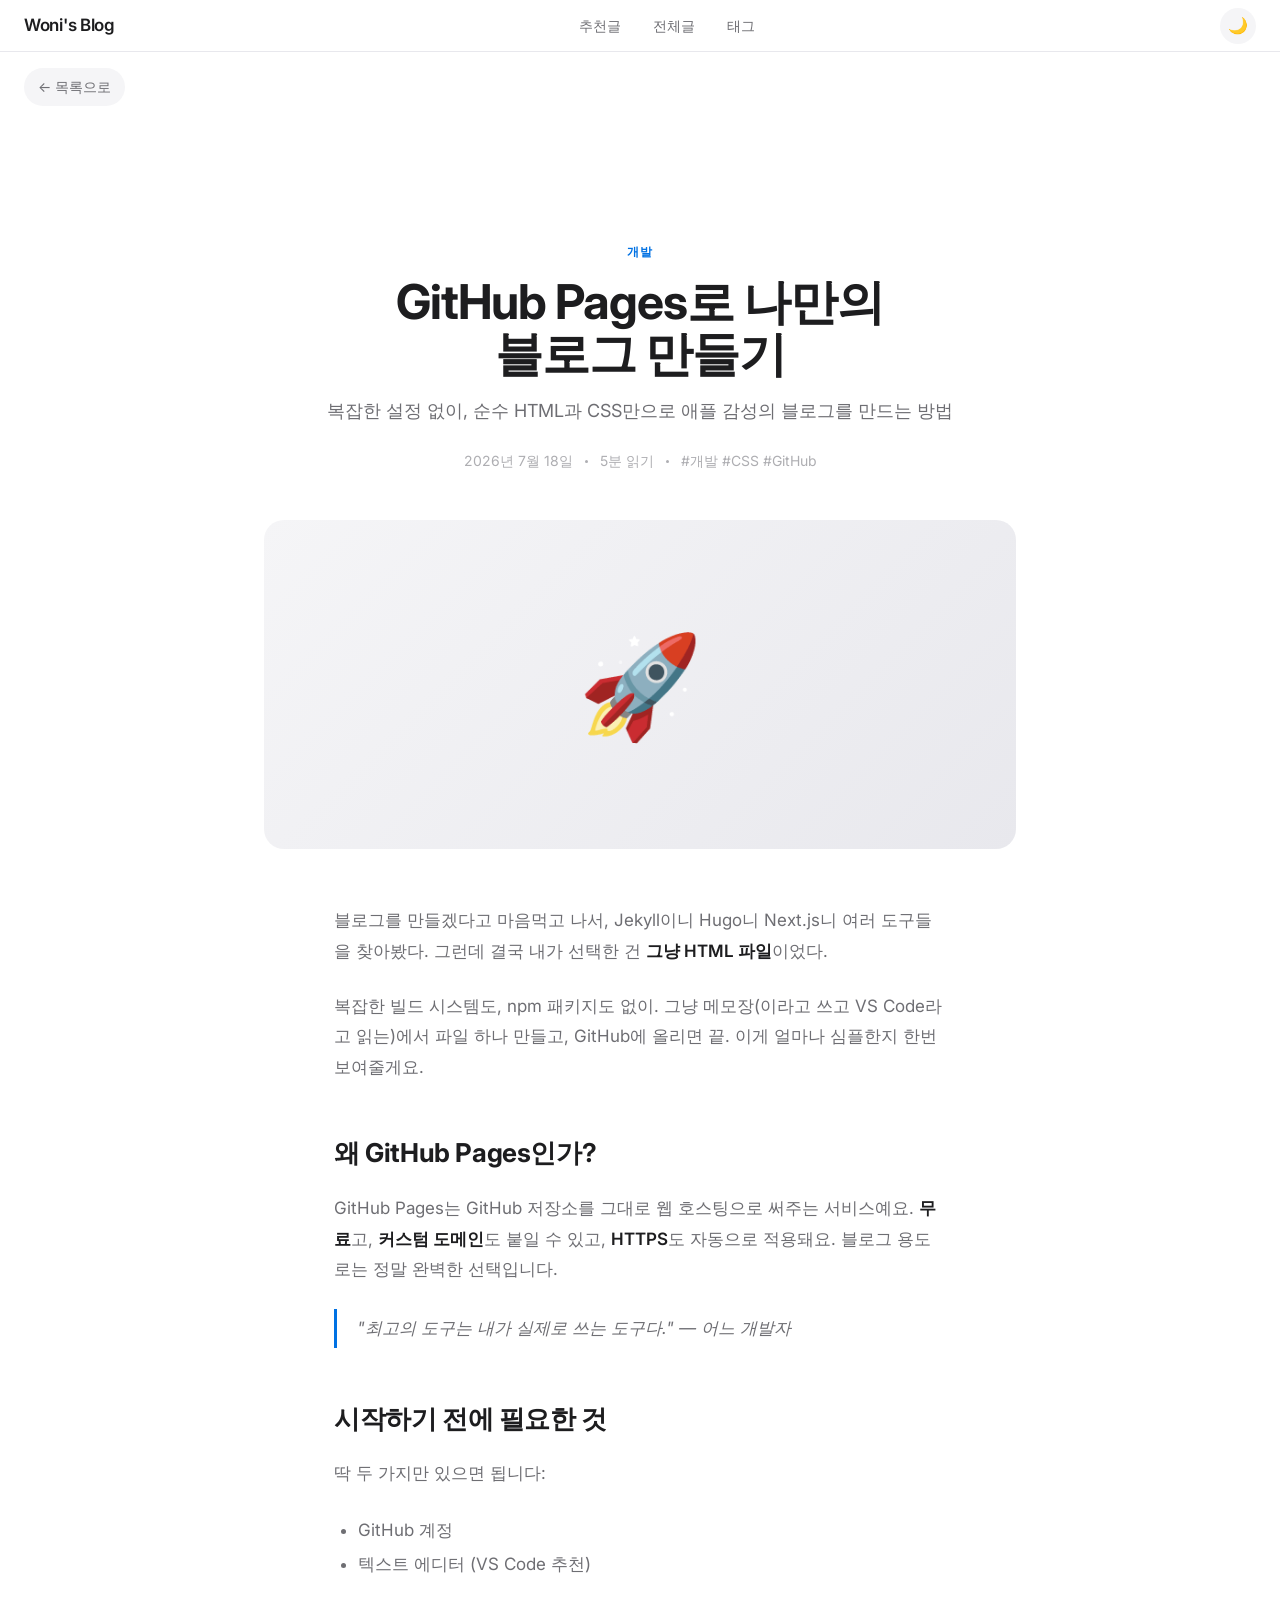
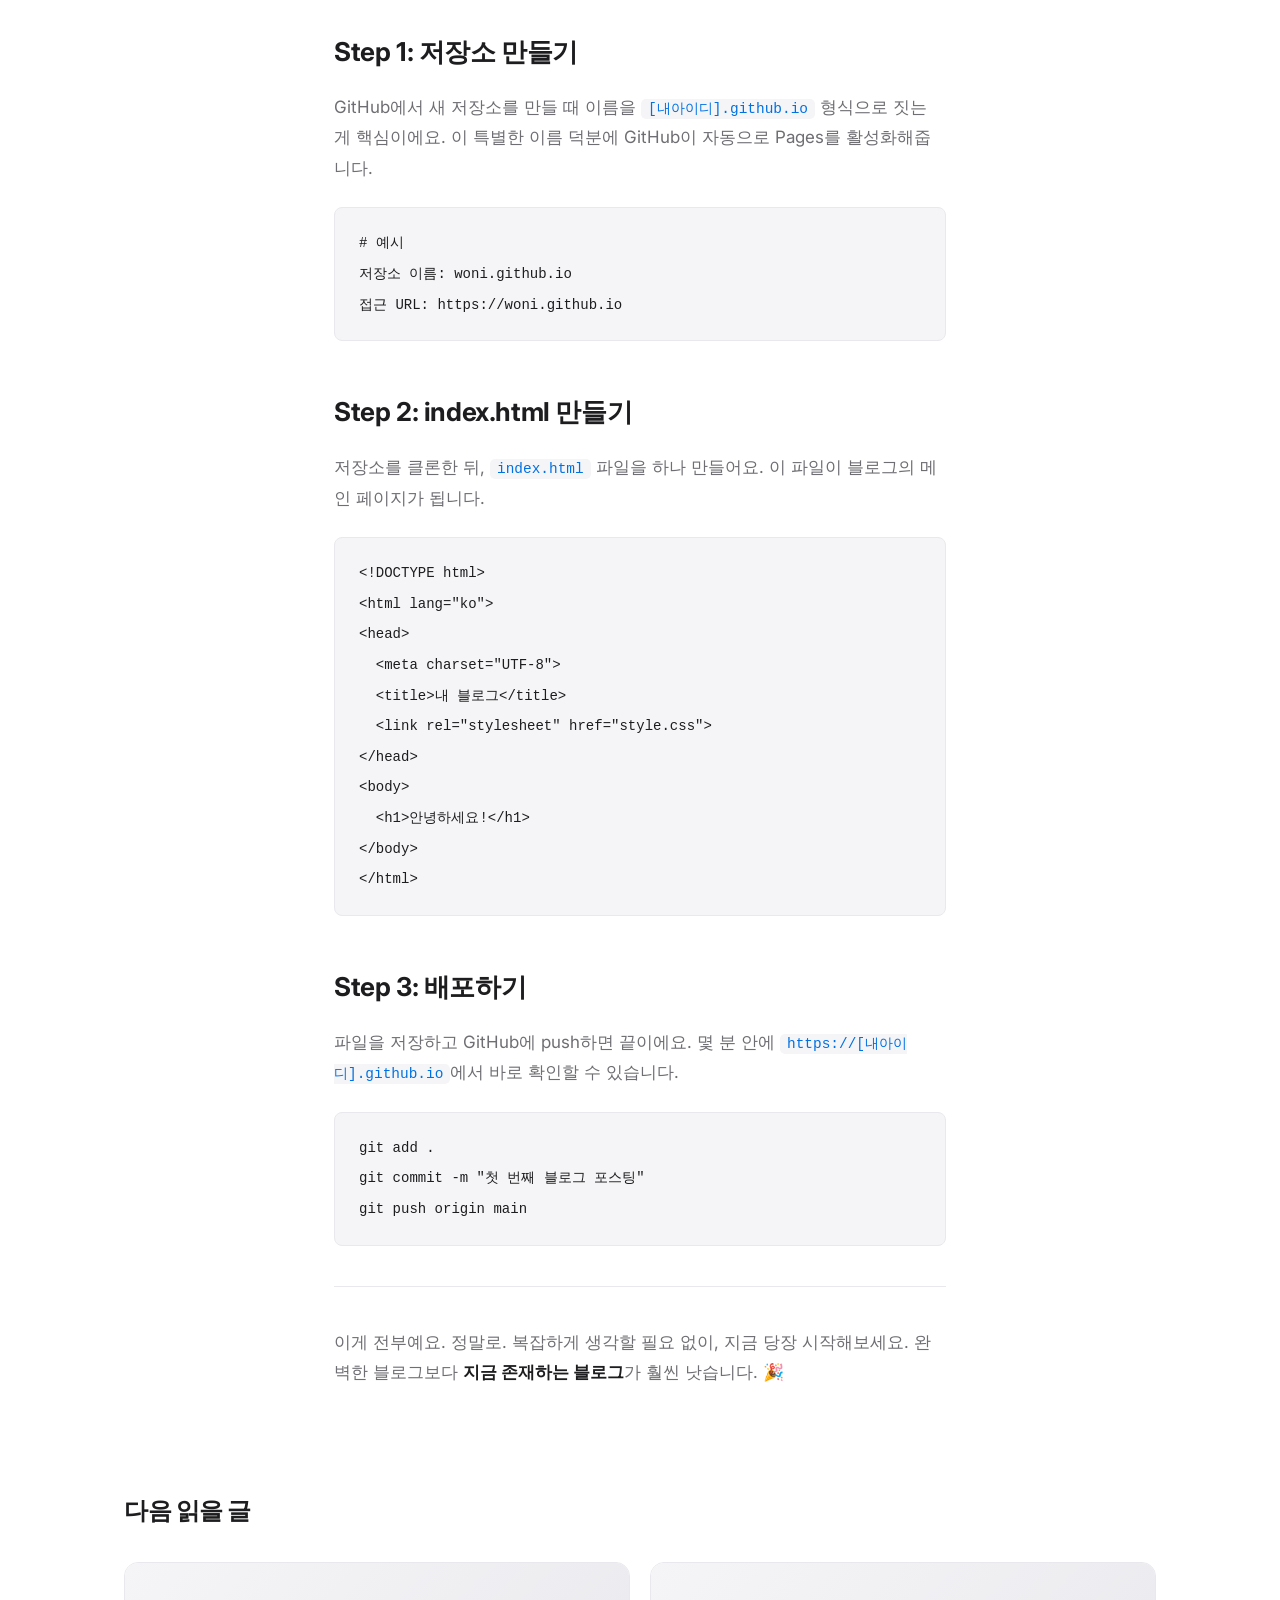
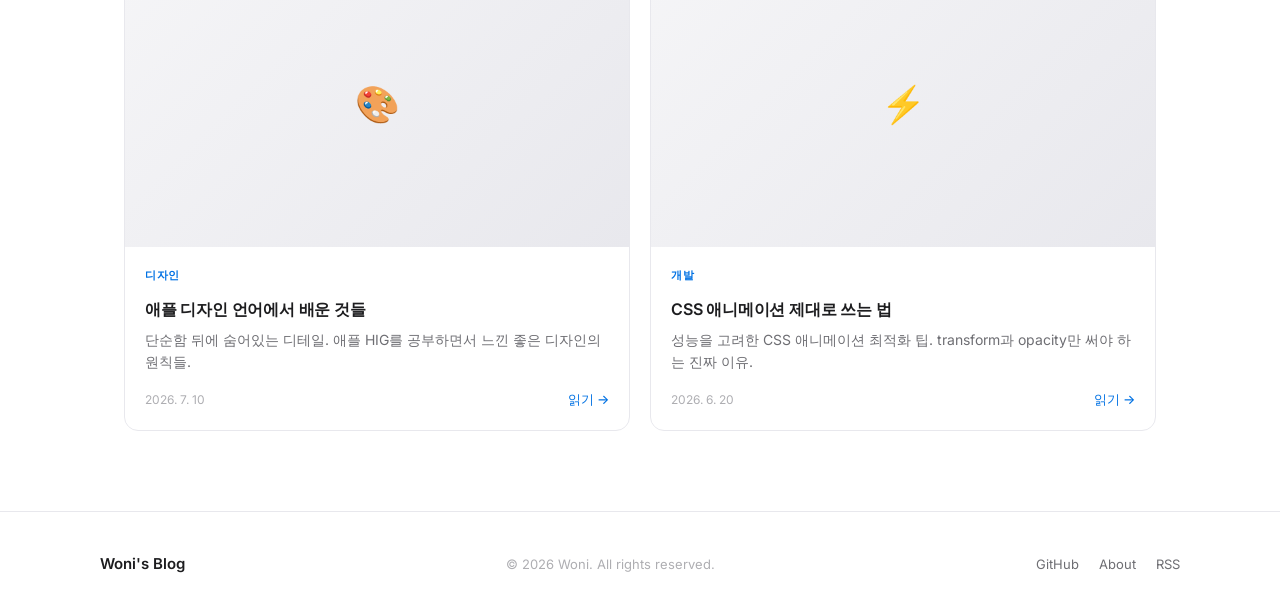
==== post.html @ 7bb36e8b "첫 블로그 배포" ====
<!DOCTYPE html>
<html lang="ko" data-theme="light">
<head>
  <meta charset="UTF-8" />
  <meta name="viewport" content="width=device-width, initial-scale=1.0" />
  <title>GitHub Pages로 블로그 만들기 — Woni's Blog</title>
  <meta name="description" content="순수 HTML과 CSS만으로 애플 감성의 블로그를 만드는 전체 과정을 단계별로 기록합니다." />
  <link rel="stylesheet" href="style.css" />
  <link rel="icon" href="data:image/svg+xml,<svg xmlns='http://www.w3.org/2000/svg' viewBox='0 0 100 100'><text y='.9em' font-size='90'>✦</text></svg>" />
</head>
<body>

  <!-- Navigation -->
  <nav class="nav" id="main-nav">
    <a href="index.html" class="nav-brand">Woni's Blog</a>
    <ul class="nav-links">
      <li><a href="index.html#featured">추천글</a></li>
      <li><a href="index.html#posts">전체글</a></li>
      <li><a href="index.html#tags">태그</a></li>
    </ul>
    <div class="nav-actions">
      <button class="theme-toggle" id="theme-toggle" aria-label="다크모드 전환" title="다크모드 전환">
        🌙
      </button>
    </div>
  </nav>

  <!-- Back Button -->
  <a href="index.html" class="back-btn">← 목록으로</a>

  <!-- Article Hero -->
  <header class="article-hero animate-in">
    <span class="post-tag">개발</span>
    <h1 class="article-title">GitHub Pages로 나만의<br/>블로그 만들기</h1>
    <p class="article-subtitle">
      복잡한 설정 없이, 순수 HTML과 CSS만으로 애플 감성의 블로그를 만드는 방법
    </p>
    <div class="article-meta">
      <span>2026년 7월 18일</span>
      <span class="post-meta-dot"></span>
      <span>5분 읽기</span>
      <span class="post-meta-dot"></span>
      <span>#개발 #CSS #GitHub</span>
    </div>
  </header>

  <!-- Cover Image -->
  <div class="article-cover container animate-in animate-in-delay-1">
    <div class="post-card-image-placeholder" style="aspect-ratio: 16/7; font-size: 100px; border-radius: 20px;">
      🚀
    </div>
  </div>

  <!-- Article Body -->
  <article class="article-body animate-in animate-in-delay-2">

    <p>
      블로그를 만들겠다고 마음먹고 나서, Jekyll이니 Hugo니 Next.js니 여러 도구들을 찾아봤다. 그런데 결국 내가 선택한 건 <strong>그냥 HTML 파일</strong>이었다.
    </p>

    <p>
      복잡한 빌드 시스템도, npm 패키지도 없이. 그냥 메모장(이라고 쓰고 VS Code라고 읽는)에서 파일 하나 만들고, GitHub에 올리면 끝. 이게 얼마나 심플한지 한번 보여줄게요.
    </p>

    <h2>왜 GitHub Pages인가?</h2>

    <p>
      GitHub Pages는 GitHub 저장소를 그대로 웹 호스팅으로 써주는 서비스예요. <strong>무료</strong>고, <strong>커스텀 도메인</strong>도 붙일 수 있고, <strong>HTTPS</strong>도 자동으로 적용돼요. 블로그 용도로는 정말 완벽한 선택입니다.
    </p>

    <blockquote>
      "최고의 도구는 내가 실제로 쓰는 도구다." — 어느 개발자
    </blockquote>

    <h2>시작하기 전에 필요한 것</h2>

    <p>딱 두 가지만 있으면 됩니다:</p>
    <ul style="padding-left: 24px; margin-bottom: 24px; color: var(--text-secondary); line-height: 2;">
      <li>GitHub 계정</li>
      <li>텍스트 에디터 (VS Code 추천)</li>
    </ul>

    <h2>Step 1: 저장소 만들기</h2>

    <p>
      GitHub에서 새 저장소를 만들 때 이름을 <code>[내아이디].github.io</code> 형식으로 짓는 게 핵심이에요. 이 특별한 이름 덕분에 GitHub이 자동으로 Pages를 활성화해줍니다.
    </p>

    <pre><code># 예시
저장소 이름: woni.github.io
접근 URL: https://woni.github.io</code></pre>

    <h2>Step 2: index.html 만들기</h2>

    <p>
      저장소를 클론한 뒤, <code>index.html</code> 파일을 하나 만들어요. 이 파일이 블로그의 메인 페이지가 됩니다.
    </p>

    <pre><code>&lt;!DOCTYPE html&gt;
&lt;html lang="ko"&gt;
&lt;head&gt;
  &lt;meta charset="UTF-8"&gt;
  &lt;title&gt;내 블로그&lt;/title&gt;
  &lt;link rel="stylesheet" href="style.css"&gt;
&lt;/head&gt;
&lt;body&gt;
  &lt;h1&gt;안녕하세요!&lt;/h1&gt;
&lt;/body&gt;
&lt;/html&gt;</code></pre>

    <h2>Step 3: 배포하기</h2>

    <p>
      파일을 저장하고 GitHub에 push하면 끝이에요. 몇 분 안에 <code>https://[내아이디].github.io</code>에서 바로 확인할 수 있습니다.
    </p>

    <pre><code>git add .
git commit -m "첫 번째 블로그 포스팅"
git push origin main</code></pre>

    <hr class="article-divider" />

    <p>
      이게 전부예요. 정말로. 복잡하게 생각할 필요 없이, 지금 당장 시작해보세요. 완벽한 블로그보다 <strong>지금 존재하는 블로그</strong>가 훨씬 낫습니다. 🎉
    </p>

  </article>

  <!-- Related Posts -->
  <section style="padding: 0 0 80px;">
    <div class="container">
      <div class="section-header">
        <h2 class="section-title">다음 읽을 글</h2>
      </div>
      <div class="posts-grid" style="grid-template-columns: repeat(2, 1fr);">
        <a href="post.html" class="post-card">
          <div class="post-card-image-placeholder">🎨</div>
          <div class="post-card-body">
            <span class="post-tag">디자인</span>
            <h3 class="post-card-title">애플 디자인 언어에서 배운 것들</h3>
            <p class="post-card-excerpt">단순함 뒤에 숨어있는 디테일. 애플 HIG를 공부하면서 느낀 좋은 디자인의 원칙들.</p>
            <div class="post-card-footer">
              <span class="post-card-date">2026. 7. 10</span>
              <span class="read-more">읽기 →</span>
            </div>
          </div>
        </a>
        <a href="post.html" class="post-card">
          <div class="post-card-image-placeholder">⚡</div>
          <div class="post-card-body">
            <span class="post-tag">개발</span>
            <h3 class="post-card-title">CSS 애니메이션 제대로 쓰는 법</h3>
            <p class="post-card-excerpt">성능을 고려한 CSS 애니메이션 최적화 팁. transform과 opacity만 써야 하는 진짜 이유.</p>
            <div class="post-card-footer">
              <span class="post-card-date">2026. 6. 20</span>
              <span class="read-more">읽기 →</span>
            </div>
          </div>
        </a>
      </div>
    </div>
  </section>

  <!-- Footer -->
  <footer class="footer">
    <div class="footer-inner">
      <span class="footer-brand">Woni's Blog</span>
      <span class="footer-text">© 2026 Woni. All rights reserved.</span>
      <div class="footer-links">
        <a href="https://github.com/" target="_blank">GitHub</a>
        <a href="#">About</a>
        <a href="#">RSS</a>
      </div>
    </div>
  </footer>

  <script src="main.js"></script>
</body>
</html>
---- style.css ----
/* ===========================
   Apple-Style Blog — style.css
   =========================== */

@import url('https://fonts.googleapis.com/css2?family=Inter:wght@300;400;500;600;700&display=swap');

/* ── Reset & Base ── */
*, *::before, *::after {
  box-sizing: border-box;
  margin: 0;
  padding: 0;
}

:root {
  --bg: #ffffff;
  --bg-secondary: #f5f5f7;
  --bg-card: #ffffff;
  --text-primary: #1d1d1f;
  --text-secondary: #6e6e73;
  --text-tertiary: #aeaeb2;
  --accent: #0071e3;
  --accent-hover: #0077ed;
  --border: #d2d2d7;
  --border-light: #e8e8ed;
  --shadow-sm: 0 1px 3px rgba(0,0,0,0.06), 0 1px 2px rgba(0,0,0,0.04);
  --shadow-md: 0 4px 16px rgba(0,0,0,0.08), 0 2px 6px rgba(0,0,0,0.04);
  --shadow-lg: 0 12px 40px rgba(0,0,0,0.10), 0 4px 12px rgba(0,0,0,0.05);
  --radius-sm: 8px;
  --radius-md: 14px;
  --radius-lg: 20px;
  --nav-height: 52px;
  --transition: all 0.3s cubic-bezier(0.4, 0, 0.2, 1);
}

[data-theme="dark"] {
  --bg: #000000;
  --bg-secondary: #1c1c1e;
  --bg-card: #1c1c1e;
  --text-primary: #f5f5f7;
  --text-secondary: #a1a1a6;
  --text-tertiary: #636366;
  --accent: #2997ff;
  --accent-hover: #409cff;
  --border: #38383a;
  --border-light: #2c2c2e;
  --shadow-sm: 0 1px 3px rgba(0,0,0,0.3);
  --shadow-md: 0 4px 16px rgba(0,0,0,0.4);
  --shadow-lg: 0 12px 40px rgba(0,0,0,0.5);
}

html {
  scroll-behavior: smooth;
}

body {
  font-family: 'Inter', -apple-system, BlinkMacSystemFont, 'SF Pro Text', sans-serif;
  background-color: var(--bg);
  color: var(--text-primary);
  line-height: 1.6;
  -webkit-font-smoothing: antialiased;
  -moz-osx-font-smoothing: grayscale;
  transition: background-color 0.3s ease, color 0.3s ease;
}

/* ── Navigation ── */
.nav {
  position: fixed;
  top: 0;
  left: 0;
  right: 0;
  z-index: 1000;
  height: var(--nav-height);
  display: flex;
  align-items: center;
  justify-content: space-between;
  padding: 0 24px;
  backdrop-filter: saturate(180%) blur(20px);
  -webkit-backdrop-filter: saturate(180%) blur(20px);
  background: rgba(255, 255, 255, 0.72);
  border-bottom: 0.5px solid var(--border-light);
  transition: var(--transition);
}

[data-theme="dark"] .nav {
  background: rgba(0, 0, 0, 0.72);
}

.nav-brand {
  font-size: 17px;
  font-weight: 600;
  color: var(--text-primary);
  text-decoration: none;
  letter-spacing: -0.3px;
  transition: var(--transition);
}

.nav-links {
  display: flex;
  align-items: center;
  gap: 8px;
  list-style: none;
}

.nav-links a {
  font-size: 14px;
  font-weight: 400;
  color: var(--text-secondary);
  text-decoration: none;
  padding: 6px 12px;
  border-radius: 20px;
  transition: var(--transition);
}

.nav-links a:hover {
  color: var(--text-primary);
  background: var(--bg-secondary);
}

.nav-actions {
  display: flex;
  align-items: center;
  gap: 12px;
}

.theme-toggle {
  width: 36px;
  height: 36px;
  border: none;
  border-radius: 50%;
  background: var(--bg-secondary);
  color: var(--text-secondary);
  cursor: pointer;
  display: flex;
  align-items: center;
  justify-content: center;
  font-size: 16px;
  transition: var(--transition);
}

.theme-toggle:hover {
  background: var(--border);
  color: var(--text-primary);
  transform: scale(1.05);
}

/* ── Hero ── */
.hero {
  margin-top: var(--nav-height);
  padding: 80px 24px 64px;
  text-align: center;
  position: relative;
  overflow: hidden;
}

.hero-bg {
  position: absolute;
  inset: 0;
  width: 100%;
  height: 100%;
  object-fit: cover;
  opacity: 0.25;
  z-index: 0;
}

[data-theme="dark"] .hero-bg {
  opacity: 0.08;
}

.hero-content {
  position: relative;
  z-index: 1;
  max-width: 680px;
  margin: 0 auto;
}

.hero-label {
  display: inline-block;
  font-size: 12px;
  font-weight: 600;
  letter-spacing: 0.08em;
  text-transform: uppercase;
  color: var(--accent);
  margin-bottom: 16px;
}

.hero h1 {
  font-size: clamp(36px, 6vw, 64px);
  font-weight: 700;
  letter-spacing: -1.5px;
  line-height: 1.05;
  color: var(--text-primary);
  margin-bottom: 20px;
}

.hero-desc {
  font-size: 18px;
  color: var(--text-secondary);
  font-weight: 400;
  line-height: 1.6;
  max-width: 480px;
  margin: 0 auto 32px;
}

.hero-cta {
  display: inline-flex;
  align-items: center;
  gap: 8px;
  padding: 12px 24px;
  background: var(--accent);
  color: #fff;
  border-radius: 24px;
  font-size: 15px;
  font-weight: 500;
  text-decoration: none;
  transition: var(--transition);
}

.hero-cta:hover {
  background: var(--accent-hover);
  transform: translateY(-1px);
  box-shadow: 0 6px 20px rgba(0, 113, 227, 0.3);
}

/* ── Layout ── */
.container {
  max-width: 1080px;
  margin: 0 auto;
  padding: 0 24px;
}

.section-header {
  display: flex;
  align-items: center;
  justify-content: space-between;
  margin-bottom: 32px;
}

.section-title {
  font-size: 24px;
  font-weight: 700;
  letter-spacing: -0.5px;
  color: var(--text-primary);
}

.section-link {
  font-size: 14px;
  color: var(--accent);
  text-decoration: none;
  font-weight: 500;
  transition: var(--transition);
}

.section-link:hover {
  opacity: 0.7;
}

/* ── Featured Post ── */
.featured {
  padding: 0 0 64px;
}

.featured-card {
  background: var(--bg-secondary);
  border-radius: var(--radius-lg);
  overflow: hidden;
  display: grid;
  grid-template-columns: 1fr 1fr;
  min-height: 360px;
  transition: var(--transition);
  cursor: pointer;
  text-decoration: none;
  color: inherit;
}

.featured-card:hover {
  box-shadow: var(--shadow-lg);
  transform: translateY(-2px);
}

.featured-image {
  width: 100%;
  height: 100%;
  object-fit: cover;
  min-height: 300px;
}

.featured-body {
  padding: 48px 40px;
  display: flex;
  flex-direction: column;
  justify-content: center;
}

.post-tag {
  display: inline-block;
  font-size: 11px;
  font-weight: 600;
  letter-spacing: 0.06em;
  text-transform: uppercase;
  color: var(--accent);
  margin-bottom: 14px;
}

.featured-title {
  font-size: 28px;
  font-weight: 700;
  letter-spacing: -0.5px;
  line-height: 1.2;
  color: var(--text-primary);
  margin-bottom: 14px;
}

.featured-excerpt {
  font-size: 15px;
  color: var(--text-secondary);
  line-height: 1.65;
  margin-bottom: 24px;
}

.post-meta {
  display: flex;
  align-items: center;
  gap: 16px;
  font-size: 13px;
  color: var(--text-tertiary);
}

.post-meta-dot {
  width: 3px;
  height: 3px;
  border-radius: 50%;
  background: var(--text-tertiary);
}

/* ── Post Grid ── */
.posts-section {
  padding: 0 0 80px;
}

.posts-grid {
  display: grid;
  grid-template-columns: repeat(3, 1fr);
  gap: 20px;
}

.post-card {
  background: var(--bg-card);
  border-radius: var(--radius-md);
  overflow: hidden;
  border: 1px solid var(--border-light);
  transition: var(--transition);
  cursor: pointer;
  text-decoration: none;
  color: inherit;
  display: flex;
  flex-direction: column;
}

.post-card:hover {
  border-color: transparent;
  box-shadow: var(--shadow-md);
  transform: translateY(-3px);
}

.post-card-image {
  width: 100%;
  aspect-ratio: 16 / 9;
  object-fit: cover;
  background: var(--bg-secondary);
}

.post-card-image-placeholder {
  width: 100%;
  aspect-ratio: 16 / 9;
  background: linear-gradient(135deg, var(--bg-secondary) 0%, var(--border-light) 100%);
  display: flex;
  align-items: center;
  justify-content: center;
  font-size: 36px;
}

.post-card-body {
  padding: 20px;
  flex: 1;
  display: flex;
  flex-direction: column;
}

.post-card-title {
  font-size: 16px;
  font-weight: 600;
  letter-spacing: -0.2px;
  line-height: 1.4;
  color: var(--text-primary);
  margin-bottom: 8px;
}

.post-card-excerpt {
  font-size: 14px;
  color: var(--text-secondary);
  line-height: 1.6;
  flex: 1;
  margin-bottom: 16px;
  display: -webkit-box;
  -webkit-line-clamp: 3;
  -webkit-box-orient: vertical;
  overflow: hidden;
}

.post-card-footer {
  display: flex;
  align-items: center;
  justify-content: space-between;
}

.post-card-date {
  font-size: 12px;
  color: var(--text-tertiary);
}

.read-more {
  font-size: 13px;
  color: var(--accent);
  font-weight: 500;
  display: flex;
  align-items: center;
  gap: 4px;
  transition: var(--transition);
}

.read-more:hover {
  gap: 6px;
}

/* ── Tags ── */
.tags-section {
  padding: 0 0 80px;
}

.tags-list {
  display: flex;
  flex-wrap: wrap;
  gap: 10px;
}

.tag-pill {
  display: inline-flex;
  align-items: center;
  padding: 8px 16px;
  background: var(--bg-secondary);
  border-radius: 24px;
  font-size: 14px;
  color: var(--text-secondary);
  cursor: pointer;
  transition: var(--transition);
  border: 1px solid transparent;
}

.tag-pill:hover, .tag-pill.active {
  background: var(--accent);
  color: #fff;
  transform: scale(1.02);
}

/* ── Newsletter ── */
.newsletter {
  background: var(--bg-secondary);
  border-radius: var(--radius-lg);
  padding: 56px 48px;
  text-align: center;
  margin-bottom: 80px;
}

.newsletter h2 {
  font-size: 28px;
  font-weight: 700;
  letter-spacing: -0.5px;
  margin-bottom: 12px;
}

.newsletter p {
  font-size: 15px;
  color: var(--text-secondary);
  margin-bottom: 28px;
}

.newsletter-form {
  display: flex;
  gap: 10px;
  max-width: 400px;
  margin: 0 auto;
}

.newsletter-input {
  flex: 1;
  padding: 12px 16px;
  border: 1px solid var(--border);
  border-radius: 24px;
  background: var(--bg);
  color: var(--text-primary);
  font-size: 14px;
  font-family: inherit;
  outline: none;
  transition: var(--transition);
}

.newsletter-input:focus {
  border-color: var(--accent);
  box-shadow: 0 0 0 3px rgba(0, 113, 227, 0.15);
}

.newsletter-input::placeholder {
  color: var(--text-tertiary);
}

.btn-primary {
  padding: 12px 20px;
  background: var(--accent);
  color: #fff;
  border: none;
  border-radius: 24px;
  font-size: 14px;
  font-weight: 500;
  font-family: inherit;
  cursor: pointer;
  transition: var(--transition);
  white-space: nowrap;
}

.btn-primary:hover {
  background: var(--accent-hover);
  transform: scale(1.02);
}

/* ── Footer ── */
.footer {
  border-top: 0.5px solid var(--border-light);
  padding: 40px 24px;
}

.footer-inner {
  max-width: 1080px;
  margin: 0 auto;
  display: flex;
  align-items: center;
  justify-content: space-between;
  flex-wrap: wrap;
  gap: 16px;
}

.footer-brand {
  font-size: 15px;
  font-weight: 600;
  color: var(--text-primary);
}

.footer-text {
  font-size: 13px;
  color: var(--text-tertiary);
}

.footer-links {
  display: flex;
  gap: 20px;
}

.footer-links a {
  font-size: 13px;
  color: var(--text-secondary);
  text-decoration: none;
  transition: var(--transition);
}

.footer-links a:hover {
  color: var(--text-primary);
}

/* ── Article Page ── */
.article-hero {
  margin-top: var(--nav-height);
  padding: 64px 24px 48px;
  text-align: center;
  max-width: 720px;
  margin-left: auto;
  margin-right: auto;
}

.article-hero .post-tag {
  font-size: 12px;
}

.article-title {
  font-size: clamp(28px, 5vw, 48px);
  font-weight: 700;
  letter-spacing: -1px;
  line-height: 1.1;
  margin-bottom: 16px;
}

.article-subtitle {
  font-size: 18px;
  color: var(--text-secondary);
  line-height: 1.6;
  margin-bottom: 24px;
}

.article-meta {
  display: flex;
  align-items: center;
  justify-content: center;
  gap: 12px;
  font-size: 14px;
  color: var(--text-tertiary);
}

.article-cover {
  width: 100%;
  max-width: 800px;
  margin: 0 auto 56px;
  display: block;
  border-radius: var(--radius-lg);
  overflow: hidden;
}

.article-cover img {
  width: 100%;
  display: block;
}

.article-body {
  max-width: 660px;
  margin: 0 auto;
  padding: 0 24px 80px;
  font-size: 17px;
  line-height: 1.8;
  color: var(--text-primary);
}

.article-body h2 {
  font-size: 26px;
  font-weight: 700;
  letter-spacing: -0.4px;
  margin: 48px 0 16px;
  color: var(--text-primary);
}

.article-body h3 {
  font-size: 20px;
  font-weight: 600;
  margin: 32px 0 12px;
}

.article-body p {
  margin-bottom: 24px;
  color: var(--text-secondary);
}

.article-body strong {
  color: var(--text-primary);
  font-weight: 600;
}

.article-body code {
  font-family: 'SF Mono', 'Fira Code', monospace;
  font-size: 0.85em;
  background: var(--bg-secondary);
  padding: 2px 7px;
  border-radius: 5px;
  color: var(--accent);
}

.article-body pre {
  background: var(--bg-secondary);
  border-radius: var(--radius-sm);
  padding: 20px 24px;
  overflow-x: auto;
  margin-bottom: 24px;
  border: 1px solid var(--border-light);
}

.article-body pre code {
  background: none;
  padding: 0;
  color: var(--text-primary);
  font-size: 14px;
}

.article-body blockquote {
  border-left: 3px solid var(--accent);
  padding: 4px 0 4px 20px;
  margin: 24px 0;
  color: var(--text-secondary);
  font-style: italic;
}

.article-body a {
  color: var(--accent);
  text-decoration: none;
}

.article-body a:hover {
  text-decoration: underline;
}

.article-divider {
  border: none;
  border-top: 1px solid var(--border-light);
  margin: 40px 0;
}

/* ── Back button ── */
.back-btn {
  display: inline-flex;
  align-items: center;
  gap: 8px;
  font-size: 14px;
  color: var(--text-secondary);
  text-decoration: none;
  padding: 8px 14px;
  border-radius: 24px;
  background: var(--bg-secondary);
  transition: var(--transition);
  margin: 16px 24px;
  margin-top: calc(var(--nav-height) + 16px);
  display: inline-flex;
}

.back-btn:hover {
  background: var(--border);
  color: var(--text-primary);
}

/* ── Animations ── */
@keyframes fadeInUp {
  from {
    opacity: 0;
    transform: translateY(20px);
  }
  to {
    opacity: 1;
    transform: translateY(0);
  }
}

.animate-in {
  animation: fadeInUp 0.6s cubic-bezier(0.4, 0, 0.2, 1) forwards;
}

.animate-in-delay-1 { animation-delay: 0.1s; opacity: 0; }
.animate-in-delay-2 { animation-delay: 0.2s; opacity: 0; }
.animate-in-delay-3 { animation-delay: 0.3s; opacity: 0; }

/* ── Responsive ── */
@media (max-width: 768px) {
  .nav-links { display: none; }

  .featured-card {
    grid-template-columns: 1fr;
  }

  .featured-image {
    min-height: 200px;
    max-height: 240px;
  }

  .featured-body {
    padding: 28px 24px;
  }

  .featured-title {
    font-size: 22px;
  }

  .posts-grid {
    grid-template-columns: 1fr;
  }

  .newsletter {
    padding: 36px 24px;
  }

  .newsletter-form {
    flex-direction: column;
  }

  .footer-inner {
    flex-direction: column;
    text-align: center;
  }
}

@media (min-width: 769px) and (max-width: 1024px) {
  .posts-grid {
    grid-template-columns: repeat(2, 1fr);
  }
}
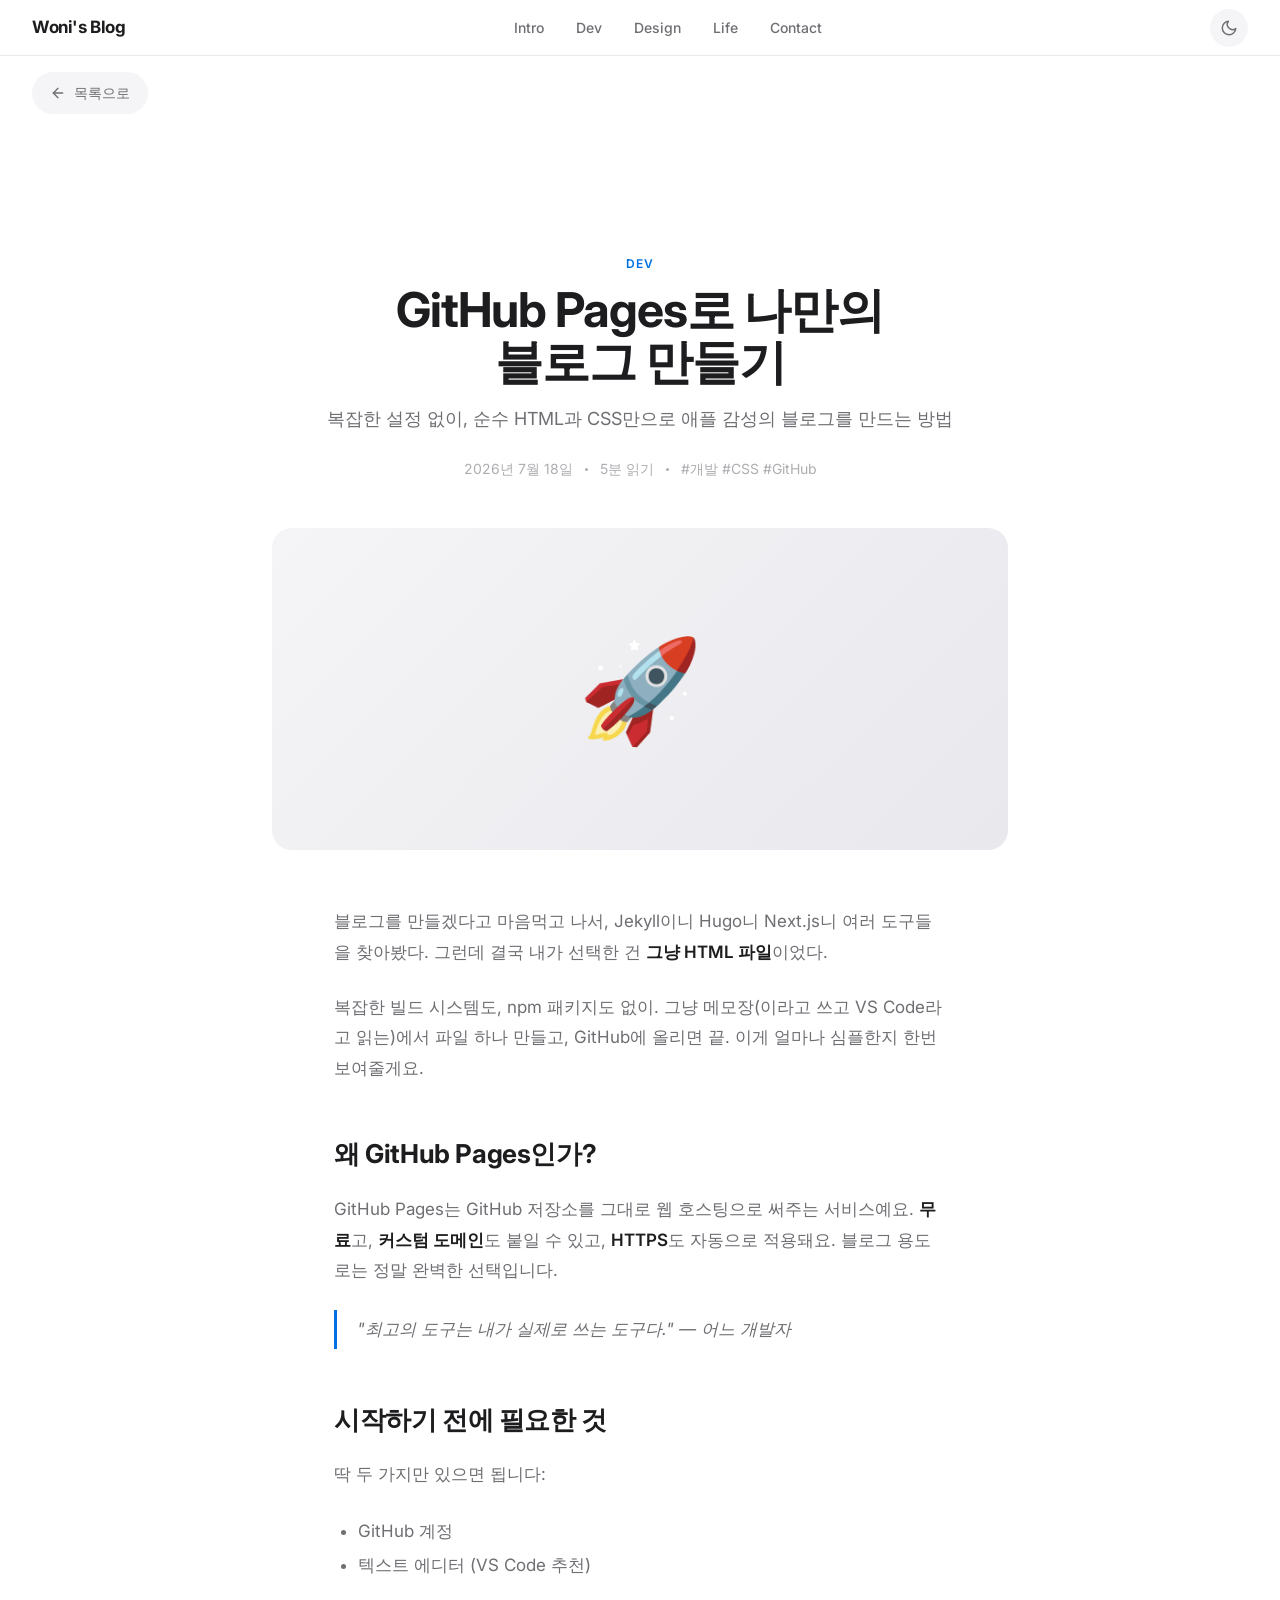
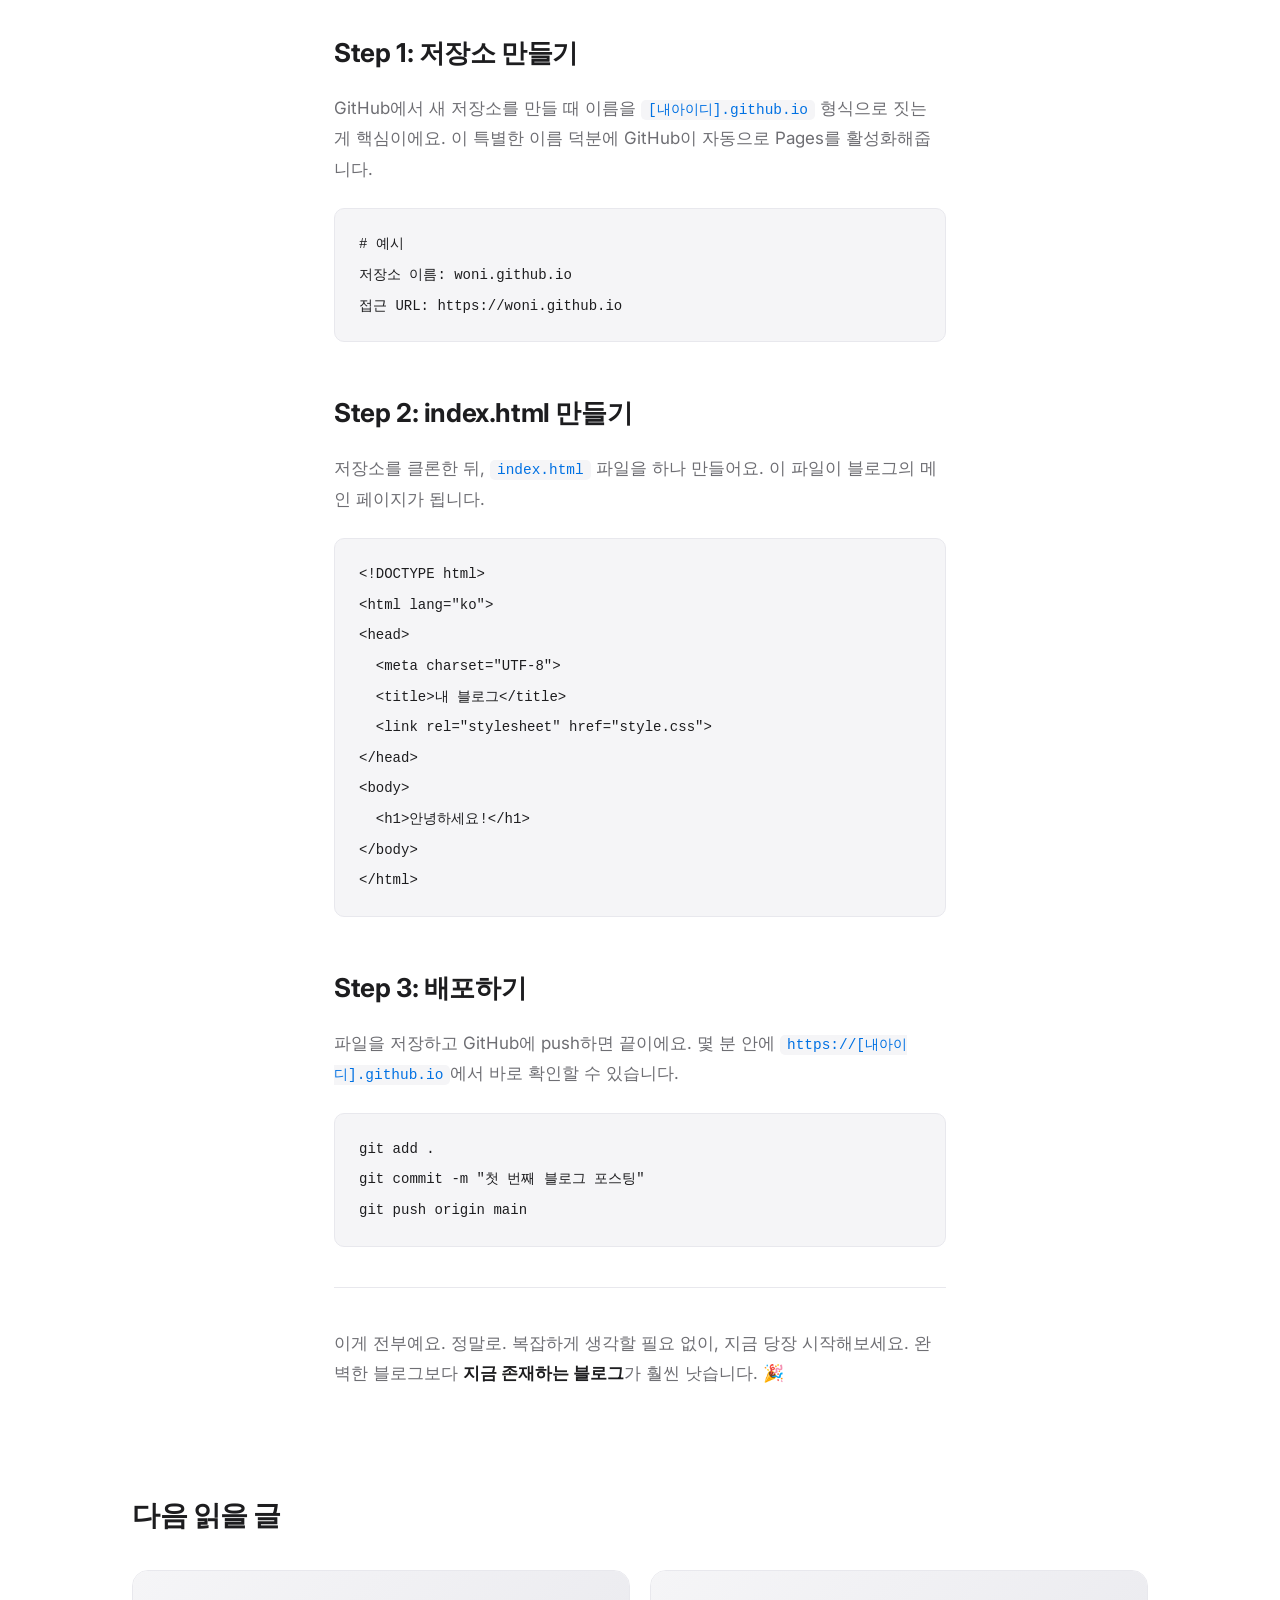
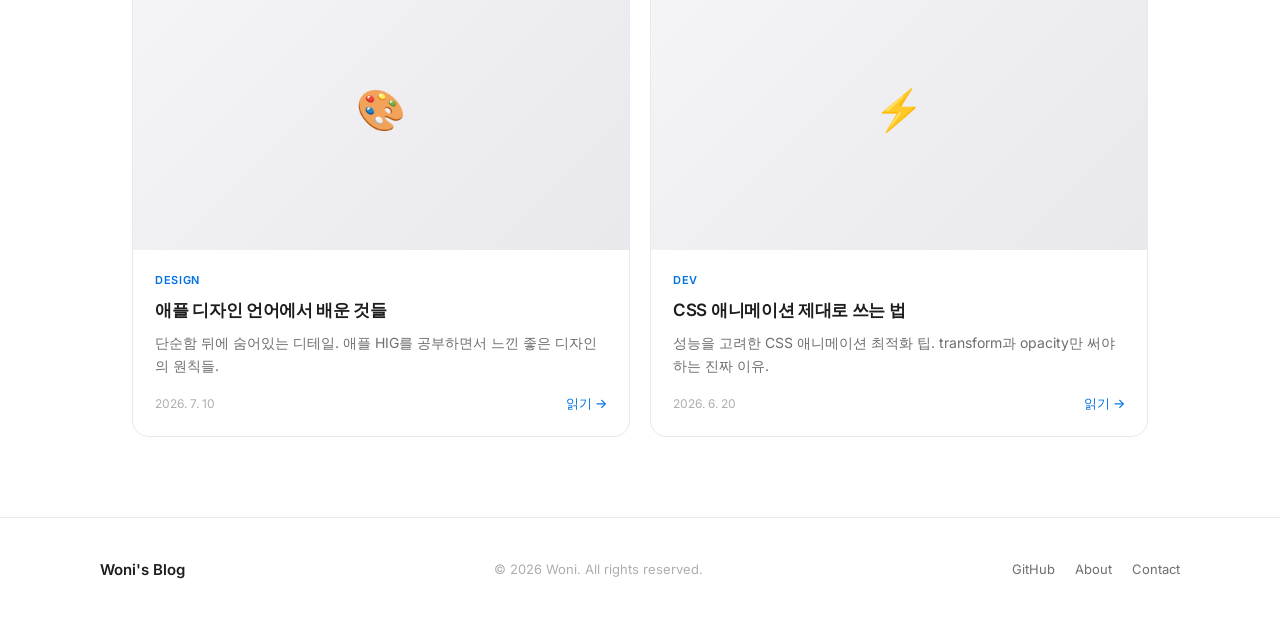
==== commit 9f9b9e83: "ver1.2" ====
--- a/post.html
+++ b/post.html
@@ -1,5 +1,5 @@
 <!DOCTYPE html>
-<html lang="ko" data-theme="light">
+<html lang="ko">
 <head>
   <meta charset="UTF-8" />
   <meta name="viewport" content="width=device-width, initial-scale=1.0" />
@@ -10,27 +10,57 @@
 </head>
 <body>
 
+  <!-- Reading Progress Bar -->
+  <div class="reading-progress" id="reading-progress"></div>
+
   <!-- Navigation -->
   <nav class="nav" id="main-nav">
     <a href="index.html" class="nav-brand">Woni's Blog</a>
-    <ul class="nav-links">
-      <li><a href="index.html#featured">추천글</a></li>
-      <li><a href="index.html#posts">전체글</a></li>
-      <li><a href="index.html#tags">태그</a></li>
+    <ul class="nav-links" id="nav-links">
+      <li><a href="index.html#intro" class="nav-link">Intro</a></li>
+      <li><a href="index.html#dev" class="nav-link">Dev</a></li>
+      <li><a href="index.html#design" class="nav-link">Design</a></li>
+      <li><a href="index.html#life" class="nav-link">Life</a></li>
+      <li><a href="index.html#contact" class="nav-link">Contact</a></li>
     </ul>
     <div class="nav-actions">
-      <button class="theme-toggle" id="theme-toggle" aria-label="다크모드 전환" title="다크모드 전환">
-        🌙
+      <button class="nav-icon-btn" id="theme-toggle" aria-label="테마 전환" title="테마 전환">
+        <svg class="icon-sun" width="18" height="18" viewBox="0 0 24 24" fill="none" stroke="currentColor" stroke-width="2" stroke-linecap="round" stroke-linejoin="round"><circle cx="12" cy="12" r="5"/><line x1="12" y1="1" x2="12" y2="3"/><line x1="12" y1="21" x2="12" y2="23"/><line x1="4.22" y1="4.22" x2="5.64" y2="5.64"/><line x1="18.36" y1="18.36" x2="19.78" y2="19.78"/><line x1="1" y1="12" x2="3" y2="12"/><line x1="21" y1="12" x2="23" y2="12"/><line x1="4.22" y1="19.78" x2="5.64" y2="18.36"/><line x1="18.36" y1="5.64" x2="19.78" y2="4.22"/></svg>
+        <svg class="icon-moon" width="18" height="18" viewBox="0 0 24 24" fill="none" stroke="currentColor" stroke-width="2" stroke-linecap="round" stroke-linejoin="round"><path d="M21 12.79A9 9 0 1 1 11.21 3 7 7 0 0 0 21 12.79z"/></svg>
       </button>
+      <button class="hamburger" id="hamburger" aria-label="메뉴 열기">
+        <span></span><span></span><span></span>
+      </button>
     </div>
   </nav>
 
+  <!-- Mobile Menu Overlay -->
+  <div class="mobile-menu-overlay" id="mobile-menu-overlay"></div>
+  <div class="mobile-menu" id="mobile-menu">
+    <div class="mobile-menu-header">
+      <span class="nav-brand">Woni's Blog</span>
+      <button class="mobile-menu-close" id="mobile-menu-close" aria-label="메뉴 닫기">
+        <svg width="20" height="20" viewBox="0 0 24 24" fill="none" stroke="currentColor" stroke-width="2" stroke-linecap="round"><line x1="18" y1="6" x2="6" y2="18"/><line x1="6" y1="6" x2="18" y2="18"/></svg>
+      </button>
+    </div>
+    <ul class="mobile-menu-links">
+      <li><a href="index.html#intro" class="mobile-link">Intro</a></li>
+      <li><a href="index.html#dev" class="mobile-link">Dev</a></li>
+      <li><a href="index.html#design" class="mobile-link">Design</a></li>
+      <li><a href="index.html#life" class="mobile-link">Life</a></li>
+      <li><a href="index.html#contact" class="mobile-link">Contact</a></li>
+    </ul>
+  </div>
+
   <!-- Back Button -->
-  <a href="index.html" class="back-btn">← 목록으로</a>
+  <a href="index.html" class="back-btn">
+    <svg width="16" height="16" viewBox="0 0 24 24" fill="none" stroke="currentColor" stroke-width="2" stroke-linecap="round" stroke-linejoin="round"><line x1="19" y1="12" x2="5" y2="12"/><polyline points="12 19 5 12 12 5"/></svg>
+    목록으로
+  </a>
 
   <!-- Article Hero -->
   <header class="article-hero animate-in">
-    <span class="post-tag">개발</span>
+    <span class="post-tag">Dev</span>
     <h1 class="article-title">GitHub Pages로 나만의<br/>블로그 만들기</h1>
     <p class="article-subtitle">
       복잡한 설정 없이, 순수 HTML과 CSS만으로 애플 감성의 블로그를 만드는 방법
@@ -130,13 +160,15 @@
   <section style="padding: 0 0 80px;">
     <div class="container">
       <div class="section-header">
-        <h2 class="section-title">다음 읽을 글</h2>
+        <div class="section-title-group">
+          <h2 class="section-title">다음 읽을 글</h2>
+        </div>
       </div>
       <div class="posts-grid" style="grid-template-columns: repeat(2, 1fr);">
         <a href="post.html" class="post-card">
           <div class="post-card-image-placeholder">🎨</div>
           <div class="post-card-body">
-            <span class="post-tag">디자인</span>
+            <span class="post-tag">Design</span>
             <h3 class="post-card-title">애플 디자인 언어에서 배운 것들</h3>
             <p class="post-card-excerpt">단순함 뒤에 숨어있는 디테일. 애플 HIG를 공부하면서 느낀 좋은 디자인의 원칙들.</p>
             <div class="post-card-footer">
@@ -148,7 +180,7 @@
         <a href="post.html" class="post-card">
           <div class="post-card-image-placeholder">⚡</div>
           <div class="post-card-body">
-            <span class="post-tag">개발</span>
+            <span class="post-tag">Dev</span>
             <h3 class="post-card-title">CSS 애니메이션 제대로 쓰는 법</h3>
             <p class="post-card-excerpt">성능을 고려한 CSS 애니메이션 최적화 팁. transform과 opacity만 써야 하는 진짜 이유.</p>
             <div class="post-card-footer">
@@ -167,9 +199,9 @@
       <span class="footer-brand">Woni's Blog</span>
       <span class="footer-text">© 2026 Woni. All rights reserved.</span>
       <div class="footer-links">
-        <a href="https://github.com/" target="_blank">GitHub</a>
-        <a href="#">About</a>
-        <a href="#">RSS</a>
+        <a href="https://github.com/desiloper" target="_blank">GitHub</a>
+        <a href="index.html#intro">About</a>
+        <a href="index.html#contact">Contact</a>
       </div>
     </div>
   </footer>
--- a/style.css
+++ b/style.css
@@ -1,8 +1,10 @@
 /* ===========================
-   Apple-Style Blog — style.css
+   Woni's Blog — style.css
+   Premium Apple-inspired design
+   with system dark mode auto-detect
    =========================== */
 
-@import url('https://fonts.googleapis.com/css2?family=Inter:wght@300;400;500;600;700&display=swap');
+@import url('https://fonts.googleapis.com/css2?family=Inter:wght@300;400;500;600;700;800&display=swap');
 
 /* ── Reset & Base ── */
 *, *::before, *::after {
@@ -11,42 +13,57 @@
   padding: 0;
 }
 
+/* ── Light Theme (default) ── */
 :root {
   --bg: #ffffff;
   --bg-secondary: #f5f5f7;
   --bg-card: #ffffff;
+  --bg-glass: rgba(255, 255, 255, 0.72);
   --text-primary: #1d1d1f;
   --text-secondary: #6e6e73;
   --text-tertiary: #aeaeb2;
   --accent: #0071e3;
   --accent-hover: #0077ed;
+  --accent-glow: rgba(0, 113, 227, 0.15);
   --border: #d2d2d7;
   --border-light: #e8e8ed;
   --shadow-sm: 0 1px 3px rgba(0,0,0,0.06), 0 1px 2px rgba(0,0,0,0.04);
   --shadow-md: 0 4px 16px rgba(0,0,0,0.08), 0 2px 6px rgba(0,0,0,0.04);
   --shadow-lg: 0 12px 40px rgba(0,0,0,0.10), 0 4px 12px rgba(0,0,0,0.05);
-  --radius-sm: 8px;
-  --radius-md: 14px;
-  --radius-lg: 20px;
-  --nav-height: 52px;
+  --radius-sm: 10px;
+  --radius-md: 16px;
+  --radius-lg: 24px;
+  --nav-height: 56px;
   --transition: all 0.3s cubic-bezier(0.4, 0, 0.2, 1);
-}
-
+  --gradient-intro: linear-gradient(135deg, #667eea 0%, #764ba2 100%);
+  color-scheme: light dark;
+}
+
+/* ── Dark Theme ── */
 [data-theme="dark"] {
   --bg: #000000;
   --bg-secondary: #1c1c1e;
   --bg-card: #1c1c1e;
+  --bg-glass: rgba(0, 0, 0, 0.72);
   --text-primary: #f5f5f7;
   --text-secondary: #a1a1a6;
   --text-tertiary: #636366;
   --accent: #2997ff;
   --accent-hover: #409cff;
+  --accent-glow: rgba(41, 151, 255, 0.15);
   --border: #38383a;
   --border-light: #2c2c2e;
   --shadow-sm: 0 1px 3px rgba(0,0,0,0.3);
   --shadow-md: 0 4px 16px rgba(0,0,0,0.4);
   --shadow-lg: 0 12px 40px rgba(0,0,0,0.5);
-}
+  --gradient-intro: linear-gradient(135deg, #667eea 0%, #764ba2 100%);
+}
+
+/* ── Theme icon visibility ── */
+.icon-sun { display: none; }
+.icon-moon { display: block; }
+[data-theme="dark"] .icon-sun { display: block; }
+[data-theme="dark"] .icon-moon { display: none; }
 
 html {
   scroll-behavior: smooth;
@@ -59,7 +76,20 @@
   line-height: 1.6;
   -webkit-font-smoothing: antialiased;
   -moz-osx-font-smoothing: grayscale;
-  transition: background-color 0.3s ease, color 0.3s ease;
+  transition: background-color 0.4s ease, color 0.4s ease;
+}
+
+/* ── Reading Progress Bar ── */
+.reading-progress {
+  position: fixed;
+  top: 0;
+  left: 0;
+  width: 0%;
+  height: 3px;
+  background: linear-gradient(90deg, var(--accent), #764ba2);
+  z-index: 1100;
+  transition: width 0.15s ease-out;
+  border-radius: 0 2px 2px 0;
 }
 
 /* ── Navigation ── */
@@ -73,56 +103,156 @@
   display: flex;
   align-items: center;
   justify-content: space-between;
-  padding: 0 24px;
+  padding: 0 32px;
   backdrop-filter: saturate(180%) blur(20px);
   -webkit-backdrop-filter: saturate(180%) blur(20px);
-  background: rgba(255, 255, 255, 0.72);
+  background: var(--bg-glass);
   border-bottom: 0.5px solid var(--border-light);
   transition: var(--transition);
 }
 
-[data-theme="dark"] .nav {
-  background: rgba(0, 0, 0, 0.72);
+.nav.scrolled {
+  box-shadow: var(--shadow-sm);
 }
 
 .nav-brand {
   font-size: 17px;
-  font-weight: 600;
+  font-weight: 700;
   color: var(--text-primary);
   text-decoration: none;
-  letter-spacing: -0.3px;
+  letter-spacing: -0.4px;
   transition: var(--transition);
 }
 
 .nav-links {
   display: flex;
   align-items: center;
-  gap: 8px;
+  gap: 4px;
   list-style: none;
 }
 
-.nav-links a {
+.nav-link {
   font-size: 14px;
-  font-weight: 400;
+  font-weight: 500;
   color: var(--text-secondary);
   text-decoration: none;
-  padding: 6px 12px;
-  border-radius: 20px;
-  transition: var(--transition);
-}
-
-.nav-links a:hover {
-  color: var(--text-primary);
-  background: var(--bg-secondary);
+  padding: 7px 14px;
+  border-radius: 24px;
+  transition: var(--transition);
+  position: relative;
+}
+
+.nav-link:hover {
+  color: var(--text-primary);
+  background: var(--bg-secondary);
+}
+
+.nav-link.active {
+  color: var(--accent);
+  background: var(--accent-glow);
 }
 
 .nav-actions {
   display: flex;
   align-items: center;
-  gap: 12px;
-}
-
-.theme-toggle {
+  gap: 8px;
+}
+
+.nav-icon-btn {
+  width: 38px;
+  height: 38px;
+  border: none;
+  border-radius: 50%;
+  background: var(--bg-secondary);
+  color: var(--text-secondary);
+  cursor: pointer;
+  display: flex;
+  align-items: center;
+  justify-content: center;
+  transition: var(--transition);
+}
+
+.nav-icon-btn:hover {
+  background: var(--border);
+  color: var(--text-primary);
+  transform: scale(1.08);
+}
+
+/* ── Hamburger ── */
+.hamburger {
+  display: none;
+  width: 38px;
+  height: 38px;
+  border: none;
+  border-radius: 50%;
+  background: var(--bg-secondary);
+  cursor: pointer;
+  flex-direction: column;
+  align-items: center;
+  justify-content: center;
+  gap: 5px;
+  padding: 0;
+  transition: var(--transition);
+}
+
+.hamburger span {
+  display: block;
+  width: 18px;
+  height: 2px;
+  background: var(--text-secondary);
+  border-radius: 2px;
+  transition: var(--transition);
+}
+
+.hamburger:hover {
+  background: var(--border);
+}
+
+/* ── Mobile Menu ── */
+.mobile-menu-overlay {
+  position: fixed;
+  inset: 0;
+  background: rgba(0, 0, 0, 0.4);
+  z-index: 1998;
+  opacity: 0;
+  visibility: hidden;
+  transition: opacity 0.3s ease, visibility 0.3s ease;
+  backdrop-filter: blur(4px);
+}
+
+.mobile-menu-overlay.active {
+  opacity: 1;
+  visibility: visible;
+}
+
+.mobile-menu {
+  position: fixed;
+  top: 0;
+  right: 0;
+  width: 280px;
+  height: 100vh;
+  background: var(--bg);
+  z-index: 1999;
+  transform: translateX(100%);
+  transition: transform 0.35s cubic-bezier(0.4, 0, 0.2, 1);
+  display: flex;
+  flex-direction: column;
+  border-left: 1px solid var(--border-light);
+}
+
+.mobile-menu.active {
+  transform: translateX(0);
+}
+
+.mobile-menu-header {
+  display: flex;
+  align-items: center;
+  justify-content: space-between;
+  padding: 16px 24px;
+  border-bottom: 1px solid var(--border-light);
+}
+
+.mobile-menu-close {
   width: 36px;
   height: 36px;
   border: none;
@@ -133,99 +263,354 @@
   display: flex;
   align-items: center;
   justify-content: center;
+  transition: var(--transition);
+}
+
+.mobile-menu-close:hover {
+  background: var(--border);
+  color: var(--text-primary);
+}
+
+.mobile-menu-links {
+  list-style: none;
+  padding: 16px 0;
+}
+
+.mobile-link {
+  display: block;
+  font-size: 17px;
+  font-weight: 500;
+  color: var(--text-primary);
+  text-decoration: none;
+  padding: 14px 24px;
+  transition: var(--transition);
+}
+
+.mobile-link:hover {
+  background: var(--bg-secondary);
+  color: var(--accent);
+}
+
+/* ── Search Modal ── */
+.search-overlay {
+  position: fixed;
+  inset: 0;
+  z-index: 2000;
+  background: rgba(0, 0, 0, 0.5);
+  backdrop-filter: blur(8px);
+  display: flex;
+  align-items: flex-start;
+  justify-content: center;
+  padding-top: 15vh;
+  opacity: 0;
+  visibility: hidden;
+  transition: opacity 0.25s ease, visibility 0.25s ease;
+}
+
+.search-overlay.active {
+  opacity: 1;
+  visibility: visible;
+}
+
+.search-modal {
+  width: 90%;
+  max-width: 560px;
+  background: var(--bg);
+  border-radius: var(--radius-lg);
+  border: 1px solid var(--border-light);
+  box-shadow: var(--shadow-lg);
+  overflow: hidden;
+  transform: translateY(-20px) scale(0.97);
+  transition: transform 0.3s cubic-bezier(0.4, 0, 0.2, 1);
+}
+
+.search-overlay.active .search-modal {
+  transform: translateY(0) scale(1);
+}
+
+.search-input-wrap {
+  display: flex;
+  align-items: center;
+  gap: 12px;
+  padding: 18px 20px;
+  border-bottom: 1px solid var(--border-light);
+  color: var(--text-tertiary);
+}
+
+.search-input {
+  flex: 1;
+  border: none;
+  background: none;
   font-size: 16px;
-  transition: var(--transition);
-}
-
-.theme-toggle:hover {
-  background: var(--border);
-  color: var(--text-primary);
-  transform: scale(1.05);
-}
-
-/* ── Hero ── */
-.hero {
+  font-family: inherit;
+  color: var(--text-primary);
+  outline: none;
+}
+
+.search-input::placeholder {
+  color: var(--text-tertiary);
+}
+
+.search-kbd {
+  font-size: 11px;
+  padding: 3px 8px;
+  border-radius: 6px;
+  background: var(--bg-secondary);
+  color: var(--text-tertiary);
+  border: 1px solid var(--border-light);
+  font-family: inherit;
+}
+
+.search-results {
+  max-height: 320px;
+  overflow-y: auto;
+  padding: 8px;
+}
+
+.search-empty {
+  padding: 32px 16px;
+  text-align: center;
+  font-size: 14px;
+  color: var(--text-tertiary);
+}
+
+.search-result-item {
+  display: block;
+  padding: 14px 16px;
+  border-radius: var(--radius-sm);
+  cursor: pointer;
+  text-decoration: none;
+  color: inherit;
+  transition: var(--transition);
+}
+
+.search-result-item:hover {
+  background: var(--bg-secondary);
+}
+
+.search-result-title {
+  font-size: 15px;
+  font-weight: 600;
+  color: var(--text-primary);
+  margin-bottom: 4px;
+}
+
+.search-result-excerpt {
+  font-size: 13px;
+  color: var(--text-secondary);
+  display: -webkit-box;
+  -webkit-line-clamp: 2;
+  -webkit-box-orient: vertical;
+  overflow: hidden;
+}
+
+.search-result-tag {
+  display: inline-block;
+  font-size: 11px;
+  font-weight: 600;
+  color: var(--accent);
+  margin-top: 4px;
+}
+
+.search-no-result {
+  padding: 32px 16px;
+  text-align: center;
+  font-size: 14px;
+  color: var(--text-tertiary);
+}
+
+/* ── INTRO Section ── */
+.intro-section {
   margin-top: var(--nav-height);
-  padding: 80px 24px 64px;
-  text-align: center;
+  min-height: calc(100vh - var(--nav-height));
+  display: flex;
+  align-items: center;
+  justify-content: center;
+  padding: 80px 32px;
   position: relative;
   overflow: hidden;
 }
 
-.hero-bg {
-  position: absolute;
-  inset: 0;
-  width: 100%;
-  height: 100%;
-  object-fit: cover;
-  opacity: 0.25;
-  z-index: 0;
-}
-
-[data-theme="dark"] .hero-bg {
-  opacity: 0.08;
-}
-
-.hero-content {
+.intro-content {
+  max-width: 560px;
   position: relative;
-  z-index: 1;
-  max-width: 680px;
-  margin: 0 auto;
-}
-
-.hero-label {
-  display: inline-block;
-  font-size: 12px;
+  z-index: 2;
+}
+
+.intro-badge {
+  display: inline-flex;
+  align-items: center;
+  gap: 6px;
+  font-size: 13px;
   font-weight: 600;
   letter-spacing: 0.08em;
   text-transform: uppercase;
   color: var(--accent);
-  margin-bottom: 16px;
-}
-
-.hero h1 {
-  font-size: clamp(36px, 6vw, 64px);
+  background: var(--accent-glow);
+  padding: 6px 16px;
+  border-radius: 24px;
+  margin-bottom: 24px;
+}
+
+.intro-title {
+  font-size: clamp(40px, 7vw, 72px);
+  font-weight: 800;
+  letter-spacing: -2px;
+  line-height: 1.05;
+  color: var(--text-primary);
+  margin-bottom: 24px;
+}
+
+.intro-highlight {
+  background: var(--gradient-intro);
+  -webkit-background-clip: text;
+  -webkit-text-fill-color: transparent;
+  background-clip: text;
+}
+
+.intro-desc {
+  font-size: 17px;
+  color: var(--text-secondary);
+  line-height: 1.7;
+  margin-bottom: 36px;
+}
+
+.intro-stats {
+  display: flex;
+  align-items: center;
+  gap: 24px;
+  margin-bottom: 36px;
+}
+
+.intro-stat {
+  display: flex;
+  flex-direction: column;
+  align-items: center;
+}
+
+.intro-stat-number {
+  font-size: 28px;
   font-weight: 700;
-  letter-spacing: -1.5px;
-  line-height: 1.05;
-  color: var(--text-primary);
-  margin-bottom: 20px;
-}
-
-.hero-desc {
-  font-size: 18px;
-  color: var(--text-secondary);
-  font-weight: 400;
-  line-height: 1.6;
-  max-width: 480px;
-  margin: 0 auto 32px;
-}
-
-.hero-cta {
+  color: var(--text-primary);
+  letter-spacing: -1px;
+}
+
+.intro-stat-label {
+  font-size: 12px;
+  font-weight: 500;
+  color: var(--text-tertiary);
+  text-transform: uppercase;
+  letter-spacing: 0.06em;
+}
+
+.intro-stat-divider {
+  width: 1px;
+  height: 40px;
+  background: var(--border-light);
+}
+
+.intro-cta {
   display: inline-flex;
   align-items: center;
-  gap: 8px;
-  padding: 12px 24px;
+  gap: 10px;
+  padding: 14px 28px;
   background: var(--accent);
   color: #fff;
-  border-radius: 24px;
+  border-radius: 28px;
   font-size: 15px;
-  font-weight: 500;
+  font-weight: 600;
   text-decoration: none;
   transition: var(--transition);
-}
-
-.hero-cta:hover {
+  box-shadow: 0 4px 16px rgba(0, 113, 227, 0.25);
+}
+
+.intro-cta:hover {
   background: var(--accent-hover);
-  transform: translateY(-1px);
-  box-shadow: 0 6px 20px rgba(0, 113, 227, 0.3);
+  transform: translateY(-2px);
+  box-shadow: 0 6px 24px rgba(0, 113, 227, 0.35);
+}
+
+.intro-visual {
+  position: relative;
+  width: 400px;
+  height: 400px;
+  flex-shrink: 0;
+  margin-left: 60px;
+}
+
+.intro-glow {
+  position: absolute;
+  width: 320px;
+  height: 320px;
+  top: 50%;
+  left: 50%;
+  transform: translate(-50%, -50%);
+  background: var(--gradient-intro);
+  border-radius: 50%;
+  opacity: 0.15;
+  filter: blur(60px);
+  animation: glowPulse 4s ease-in-out infinite;
+}
+
+@keyframes glowPulse {
+  0%, 100% { transform: translate(-50%, -50%) scale(1); opacity: 0.15; }
+  50% { transform: translate(-50%, -50%) scale(1.1); opacity: 0.2; }
+}
+
+.intro-card-stack {
+  position: absolute;
+  inset: 0;
+  display: flex;
+  flex-direction: column;
+  align-items: center;
+  justify-content: center;
+  gap: 16px;
+}
+
+.intro-floating-card {
+  padding: 18px 36px;
+  background: var(--bg-card);
+  border: 1px solid var(--border-light);
+  border-radius: var(--radius-md);
+  font-size: 18px;
+  font-weight: 600;
+  color: var(--text-primary);
+  box-shadow: var(--shadow-md);
+  animation: floatCard 6s ease-in-out infinite;
+  backdrop-filter: blur(10px);
+}
+
+.ifc-1 { animation-delay: 0s; transform: translateX(-30px) rotate(-3deg); }
+.ifc-2 { animation-delay: 1s; transform: translateX(20px) rotate(2deg); }
+.ifc-3 { animation-delay: 2s; transform: translateX(-10px) rotate(-1deg); }
+
+@keyframes floatCard {
+  0%, 100% { transform: translateY(0); }
+  50% { transform: translateY(-12px); }
+}
+
+.ifc-1 { animation: floatCard1 6s ease-in-out infinite; }
+.ifc-2 { animation: floatCard2 6s ease-in-out 1s infinite; }
+.ifc-3 { animation: floatCard3 6s ease-in-out 2s infinite; }
+
+@keyframes floatCard1 {
+  0%, 100% { transform: translateX(-30px) rotate(-3deg) translateY(0); }
+  50% { transform: translateX(-30px) rotate(-3deg) translateY(-12px); }
+}
+@keyframes floatCard2 {
+  0%, 100% { transform: translateX(20px) rotate(2deg) translateY(0); }
+  50% { transform: translateX(20px) rotate(2deg) translateY(-12px); }
+}
+@keyframes floatCard3 {
+  0%, 100% { transform: translateX(-10px) rotate(-1deg) translateY(0); }
+  50% { transform: translateX(-10px) rotate(-1deg) translateY(-12px); }
 }
 
 /* ── Layout ── */
 .container {
   max-width: 1080px;
   margin: 0 auto;
-  padding: 0 24px;
+  padding: 0 32px;
 }
 
 .section-header {
@@ -235,60 +620,121 @@
   margin-bottom: 32px;
 }
 
+.section-title-group {
+  display: flex;
+  align-items: center;
+  gap: 12px;
+}
+
+.section-icon {
+  font-size: 28px;
+}
+
 .section-title {
-  font-size: 24px;
+  font-size: 28px;
   font-weight: 700;
   letter-spacing: -0.5px;
   color: var(--text-primary);
 }
 
-.section-link {
-  font-size: 14px;
+.section-count {
+  font-size: 13px;
+  font-weight: 500;
+  color: var(--text-tertiary);
+  background: var(--bg-secondary);
+  padding: 4px 12px;
+  border-radius: 20px;
+}
+
+/* ── Category Section ── */
+.category-section {
+  padding: 80px 0;
+  position: relative;
+}
+
+.category-section:nth-child(even) {
+  background: var(--bg-secondary);
+}
+
+/* ── Tags ── */
+.tags-list {
+  display: flex;
+  flex-wrap: wrap;
+  gap: 8px;
+  margin-bottom: 28px;
+}
+
+.tag-pill {
+  display: inline-flex;
+  align-items: center;
+  padding: 7px 16px;
+  background: var(--bg-secondary);
+  border-radius: 24px;
+  font-size: 13px;
+  font-weight: 500;
+  color: var(--text-secondary);
+  cursor: pointer;
+  transition: var(--transition);
+  border: 1px solid transparent;
+  user-select: none;
+}
+
+.category-section:nth-child(even) .tag-pill {
+  background: var(--bg);
+}
+
+.tag-pill:hover {
   color: var(--accent);
-  text-decoration: none;
-  font-weight: 500;
-  transition: var(--transition);
-}
-
-.section-link:hover {
-  opacity: 0.7;
-}
-
-/* ── Featured Post ── */
-.featured {
-  padding: 0 0 64px;
-}
-
-.featured-card {
-  background: var(--bg-secondary);
-  border-radius: var(--radius-lg);
+  border-color: var(--accent);
+}
+
+.tag-pill.active {
+  background: var(--accent);
+  color: #fff;
+  border-color: var(--accent);
+}
+
+/* ── Post Grid ── */
+.posts-grid {
+  display: grid;
+  grid-template-columns: repeat(2, 1fr);
+  gap: 20px;
+}
+
+.post-card {
+  background: var(--bg-card);
+  border-radius: var(--radius-md);
   overflow: hidden;
-  display: grid;
-  grid-template-columns: 1fr 1fr;
-  min-height: 360px;
+  border: 1px solid var(--border-light);
   transition: var(--transition);
   cursor: pointer;
   text-decoration: none;
   color: inherit;
-}
-
-.featured-card:hover {
-  box-shadow: var(--shadow-lg);
-  transform: translateY(-2px);
-}
-
-.featured-image {
+  display: flex;
+  flex-direction: column;
+}
+
+.post-card:hover {
+  border-color: transparent;
+  box-shadow: var(--shadow-md);
+  transform: translateY(-4px);
+}
+
+.post-card-image-placeholder {
   width: 100%;
-  height: 100%;
-  object-fit: cover;
-  min-height: 300px;
-}
-
-.featured-body {
-  padding: 48px 40px;
+  aspect-ratio: 16 / 9;
+  background: linear-gradient(135deg, var(--bg-secondary) 0%, var(--border-light) 100%);
+  display: flex;
+  align-items: center;
+  justify-content: center;
+  font-size: 40px;
+}
+
+.post-card-body {
+  padding: 22px;
+  flex: 1;
   display: flex;
   flex-direction: column;
-  justify-content: center;
 }
 
 .post-tag {
@@ -298,98 +744,13 @@
   letter-spacing: 0.06em;
   text-transform: uppercase;
   color: var(--accent);
-  margin-bottom: 14px;
-}
-
-.featured-title {
-  font-size: 28px;
-  font-weight: 700;
-  letter-spacing: -0.5px;
-  line-height: 1.2;
-  color: var(--text-primary);
-  margin-bottom: 14px;
-}
-
-.featured-excerpt {
-  font-size: 15px;
-  color: var(--text-secondary);
-  line-height: 1.65;
-  margin-bottom: 24px;
-}
-
-.post-meta {
-  display: flex;
-  align-items: center;
-  gap: 16px;
-  font-size: 13px;
-  color: var(--text-tertiary);
-}
-
-.post-meta-dot {
-  width: 3px;
-  height: 3px;
-  border-radius: 50%;
-  background: var(--text-tertiary);
-}
-
-/* ── Post Grid ── */
-.posts-section {
-  padding: 0 0 80px;
-}
-
-.posts-grid {
-  display: grid;
-  grid-template-columns: repeat(3, 1fr);
-  gap: 20px;
-}
-
-.post-card {
-  background: var(--bg-card);
-  border-radius: var(--radius-md);
-  overflow: hidden;
-  border: 1px solid var(--border-light);
-  transition: var(--transition);
-  cursor: pointer;
-  text-decoration: none;
-  color: inherit;
-  display: flex;
-  flex-direction: column;
-}
-
-.post-card:hover {
-  border-color: transparent;
-  box-shadow: var(--shadow-md);
-  transform: translateY(-3px);
-}
-
-.post-card-image {
-  width: 100%;
-  aspect-ratio: 16 / 9;
-  object-fit: cover;
-  background: var(--bg-secondary);
-}
-
-.post-card-image-placeholder {
-  width: 100%;
-  aspect-ratio: 16 / 9;
-  background: linear-gradient(135deg, var(--bg-secondary) 0%, var(--border-light) 100%);
-  display: flex;
-  align-items: center;
-  justify-content: center;
-  font-size: 36px;
-}
-
-.post-card-body {
-  padding: 20px;
-  flex: 1;
-  display: flex;
-  flex-direction: column;
+  margin-bottom: 10px;
 }
 
 .post-card-title {
-  font-size: 16px;
+  font-size: 17px;
   font-weight: 600;
-  letter-spacing: -0.2px;
+  letter-spacing: -0.3px;
   line-height: 1.4;
   color: var(--text-primary);
   margin-bottom: 8px;
@@ -398,7 +759,7 @@
 .post-card-excerpt {
   font-size: 14px;
   color: var(--text-secondary);
-  line-height: 1.6;
+  line-height: 1.65;
   flex: 1;
   margin-bottom: 16px;
   display: -webkit-box;
@@ -428,114 +789,119 @@
   transition: var(--transition);
 }
 
-.read-more:hover {
+.post-card:hover .read-more {
+  gap: 8px;
+}
+
+/* ── CONTACT Section ── */
+.contact-section {
+  padding: 100px 0;
+  background: var(--bg);
+}
+
+.contact-inner {
+  display: grid;
+  grid-template-columns: 1fr 1fr;
+  gap: 60px;
+  align-items: center;
+}
+
+.contact-badge {
+  display: inline-flex;
+  align-items: center;
   gap: 6px;
-}
-
-/* ── Tags ── */
-.tags-section {
-  padding: 0 0 80px;
-}
-
-.tags-list {
-  display: flex;
-  flex-wrap: wrap;
-  gap: 10px;
-}
-
-.tag-pill {
-  display: inline-flex;
-  align-items: center;
-  padding: 8px 16px;
-  background: var(--bg-secondary);
-  border-radius: 24px;
-  font-size: 14px;
+  font-size: 13px;
+  font-weight: 600;
+  letter-spacing: 0.06em;
+  text-transform: uppercase;
+  color: var(--accent);
+  margin-bottom: 20px;
+}
+
+.contact-title {
+  font-size: clamp(28px, 4vw, 40px);
+  font-weight: 700;
+  letter-spacing: -1px;
+  color: var(--text-primary);
+  margin-bottom: 16px;
+}
+
+.contact-desc {
+  font-size: 16px;
   color: var(--text-secondary);
-  cursor: pointer;
-  transition: var(--transition);
-  border: 1px solid transparent;
-}
-
-.tag-pill:hover, .tag-pill.active {
-  background: var(--accent);
-  color: #fff;
-  transform: scale(1.02);
-}
-
-/* ── Newsletter ── */
-.newsletter {
-  background: var(--bg-secondary);
-  border-radius: var(--radius-lg);
-  padding: 56px 48px;
-  text-align: center;
-  margin-bottom: 80px;
-}
-
-.newsletter h2 {
-  font-size: 28px;
-  font-weight: 700;
-  letter-spacing: -0.5px;
-  margin-bottom: 12px;
-}
-
-.newsletter p {
-  font-size: 15px;
-  color: var(--text-secondary);
-  margin-bottom: 28px;
-}
-
-.newsletter-form {
-  display: flex;
-  gap: 10px;
-  max-width: 400px;
-  margin: 0 auto;
-}
-
-.newsletter-input {
+  line-height: 1.7;
+}
+
+.contact-links {
+  display: flex;
+  flex-direction: column;
+  gap: 14px;
+}
+
+.contact-card {
+  display: flex;
+  align-items: center;
+  gap: 16px;
+  padding: 20px 24px;
+  background: var(--bg-secondary);
+  border: 1px solid var(--border-light);
+  border-radius: var(--radius-md);
+  text-decoration: none;
+  color: inherit;
+  transition: var(--transition);
+}
+
+.contact-card:hover {
+  border-color: var(--accent);
+  box-shadow: var(--shadow-md);
+  transform: translateY(-2px);
+}
+
+.contact-card-icon {
+  width: 48px;
+  height: 48px;
+  background: var(--accent-glow);
+  color: var(--accent);
+  border-radius: 12px;
+  display: flex;
+  align-items: center;
+  justify-content: center;
+  flex-shrink: 0;
+}
+
+.contact-card-info {
   flex: 1;
-  padding: 12px 16px;
-  border: 1px solid var(--border);
-  border-radius: 24px;
-  background: var(--bg);
-  color: var(--text-primary);
-  font-size: 14px;
-  font-family: inherit;
-  outline: none;
-  transition: var(--transition);
-}
-
-.newsletter-input:focus {
-  border-color: var(--accent);
-  box-shadow: 0 0 0 3px rgba(0, 113, 227, 0.15);
-}
-
-.newsletter-input::placeholder {
+  display: flex;
+  flex-direction: column;
+}
+
+.contact-card-label {
+  font-size: 13px;
+  font-weight: 500;
   color: var(--text-tertiary);
 }
 
-.btn-primary {
-  padding: 12px 20px;
-  background: var(--accent);
-  color: #fff;
-  border: none;
-  border-radius: 24px;
-  font-size: 14px;
-  font-weight: 500;
-  font-family: inherit;
-  cursor: pointer;
-  transition: var(--transition);
-  white-space: nowrap;
-}
-
-.btn-primary:hover {
-  background: var(--accent-hover);
-  transform: scale(1.02);
+.contact-card-value {
+  font-size: 16px;
+  font-weight: 600;
+  color: var(--text-primary);
+}
+
+.contact-card-arrow {
+  color: var(--text-tertiary);
+  transition: var(--transition);
+  flex-shrink: 0;
+}
+
+.contact-card:hover .contact-card-arrow {
+  color: var(--accent);
+  transform: translate(2px, -2px);
 }
 
 /* ── Footer ── */
 .footer {
   border-top: 0.5px solid var(--border-light);
-  padding: 40px 24px;
+  padding: 40px 32px;
 }
 
 .footer-inner {
@@ -613,6 +979,13 @@
   color: var(--text-tertiary);
 }
 
+.post-meta-dot {
+  width: 3px;
+  height: 3px;
+  border-radius: 50%;
+  background: var(--text-tertiary);
+}
+
 .article-cover {
   width: 100%;
   max-width: 800px;
@@ -714,15 +1087,15 @@
   align-items: center;
   gap: 8px;
   font-size: 14px;
+  font-weight: 500;
   color: var(--text-secondary);
   text-decoration: none;
-  padding: 8px 14px;
+  padding: 10px 18px;
   border-radius: 24px;
   background: var(--bg-secondary);
   transition: var(--transition);
-  margin: 16px 24px;
+  margin: 16px 32px;
   margin-top: calc(var(--nav-height) + 16px);
-  display: inline-flex;
 }
 
 .back-btn:hover {
@@ -734,7 +1107,7 @@
 @keyframes fadeInUp {
   from {
     opacity: 0;
-    transform: translateY(20px);
+    transform: translateY(24px);
   }
   to {
     opacity: 1;
@@ -743,7 +1116,7 @@
 }
 
 .animate-in {
-  animation: fadeInUp 0.6s cubic-bezier(0.4, 0, 0.2, 1) forwards;
+  animation: fadeInUp 0.7s cubic-bezier(0.4, 0, 0.2, 1) forwards;
 }
 
 .animate-in-delay-1 { animation-delay: 0.1s; opacity: 0; }
@@ -751,23 +1124,81 @@
 .animate-in-delay-3 { animation-delay: 0.3s; opacity: 0; }
 
 /* ── Responsive ── */
+
+/* Tablet */
+@media (max-width: 1024px) {
+  .intro-section {
+    flex-direction: column;
+    text-align: center;
+    padding: 60px 24px;
+    min-height: auto;
+  }
+
+  .intro-visual {
+    margin-left: 0;
+    margin-top: 40px;
+    width: 300px;
+    height: 280px;
+  }
+
+  .intro-stats {
+    justify-content: center;
+  }
+
+  .contact-inner {
+    grid-template-columns: 1fr;
+    gap: 40px;
+    text-align: center;
+  }
+}
+
+/* Mobile */
 @media (max-width: 768px) {
-  .nav-links { display: none; }
-
-  .featured-card {
-    grid-template-columns: 1fr;
-  }
-
-  .featured-image {
-    min-height: 200px;
-    max-height: 240px;
-  }
-
-  .featured-body {
-    padding: 28px 24px;
-  }
-
-  .featured-title {
+  .nav {
+    padding: 0 16px;
+  }
+
+  .nav-links {
+    display: none;
+  }
+
+  .hamburger {
+    display: flex;
+  }
+
+  .intro-section {
+    padding: 40px 20px;
+    min-height: calc(100vh - var(--nav-height));
+  }
+
+  .intro-title {
+    font-size: clamp(32px, 8vw, 48px);
+    letter-spacing: -1px;
+  }
+
+  .intro-desc {
+    font-size: 15px;
+  }
+
+  .intro-visual {
+    width: 260px;
+    height: 240px;
+  }
+
+  .intro-floating-card {
+    padding: 14px 28px;
+    font-size: 15px;
+  }
+
+  .container {
+    padding: 0 20px;
+  }
+
+  .category-section {
+    padding: 60px 0;
+  }
+
+  .section-title {
     font-size: 22px;
   }
 
@@ -775,22 +1206,50 @@
     grid-template-columns: 1fr;
   }
 
-  .newsletter {
-    padding: 36px 24px;
-  }
-
-  .newsletter-form {
-    flex-direction: column;
+  .contact-section {
+    padding: 60px 0;
+  }
+
+  .footer {
+    padding: 32px 20px;
   }
 
   .footer-inner {
     flex-direction: column;
     text-align: center;
   }
-}
-
-@media (min-width: 769px) and (max-width: 1024px) {
-  .posts-grid {
-    grid-template-columns: repeat(2, 1fr);
-  }
-}
+
+  .back-btn {
+    margin: 12px 16px;
+    margin-top: calc(var(--nav-height) + 12px);
+  }
+}
+
+/* Small Mobile */
+@media (max-width: 400px) {
+  .intro-stats {
+    gap: 16px;
+  }
+
+  .intro-stat-number {
+    font-size: 22px;
+  }
+
+  .intro-visual {
+    width: 220px;
+    height: 200px;
+  }
+}
+
+/* ── Print ── */
+@media print {
+  .nav, .reading-progress, .mobile-menu, .mobile-menu-overlay,
+  .search-overlay, .hamburger, .back-btn, .contact-section, .footer {
+    display: none !important;
+  }
+
+  body {
+    background: #fff;
+    color: #000;
+  }
+}
